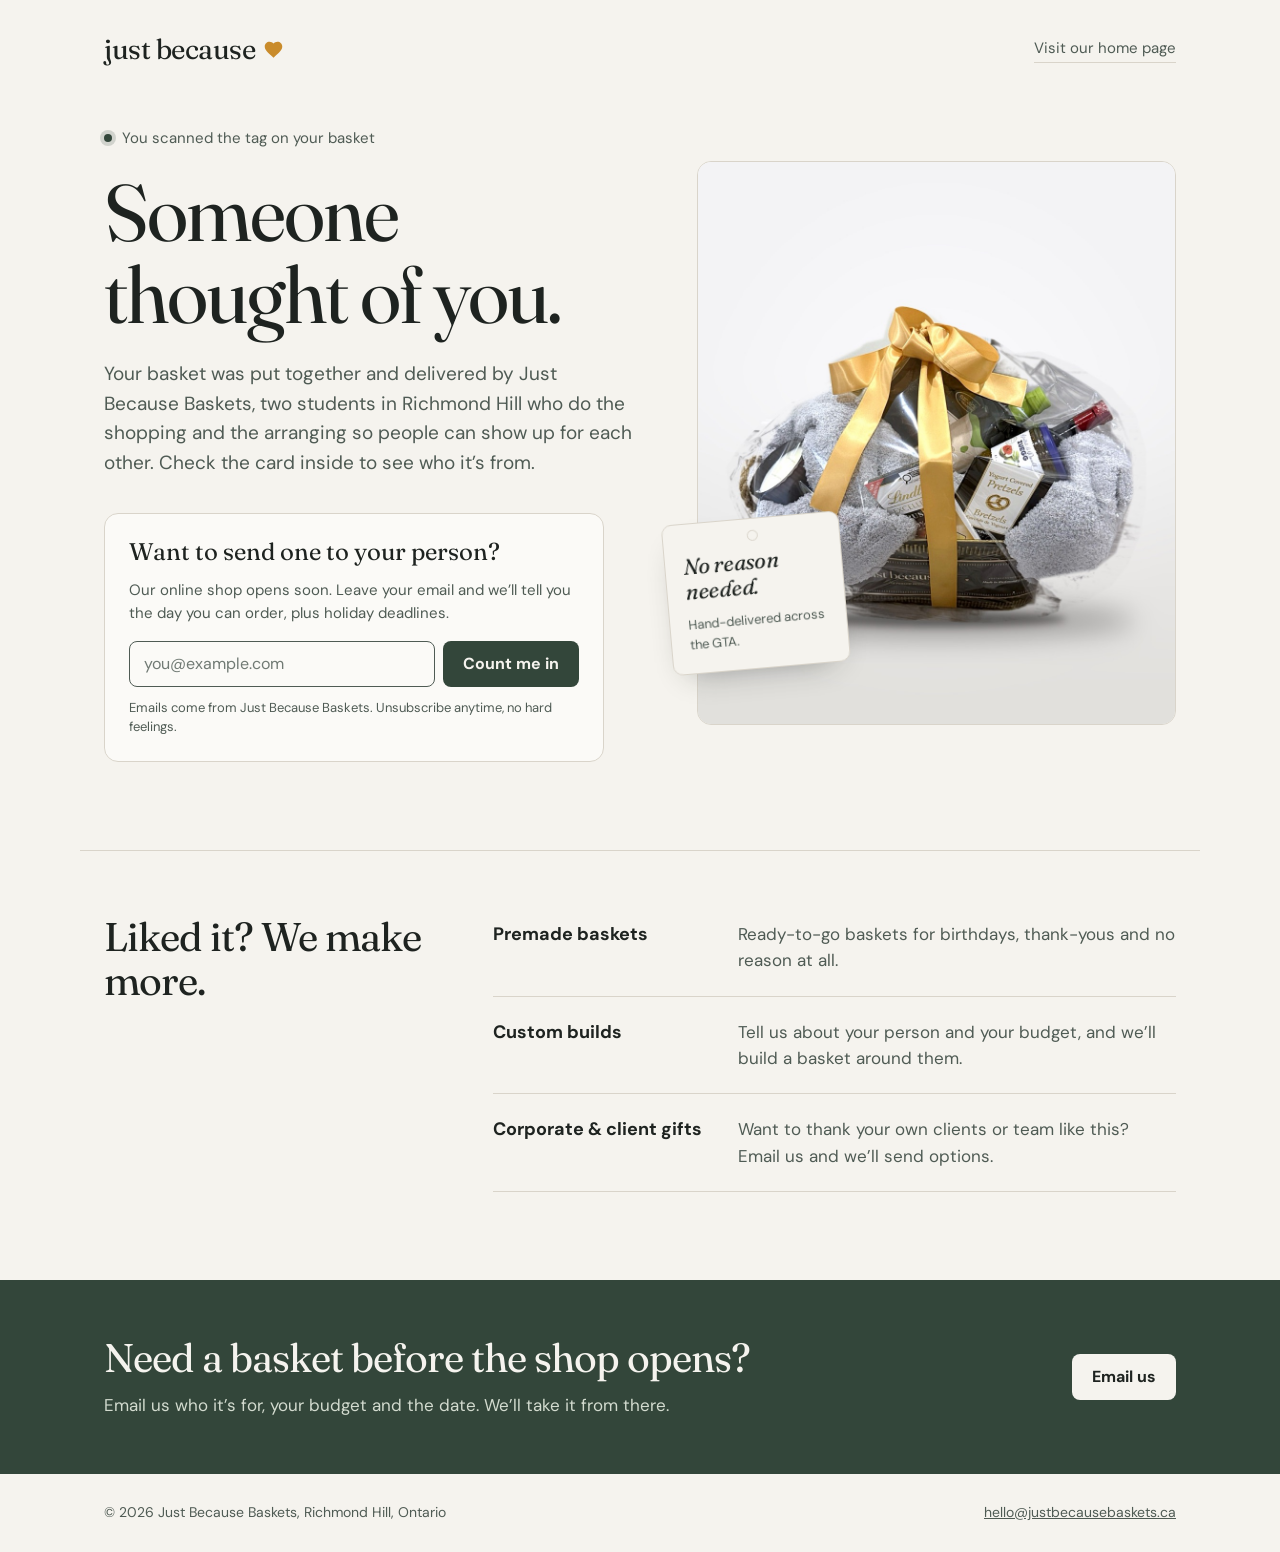
==== hello/index.html @ d7334550 "Redesign coming-soon page and add QR welcome page - Home page: split hero with the sample basket pho" ====
<!doctype html>
<html lang="en">
<head>
<meta charset="utf-8">
<meta name="viewport" content="width=device-width, initial-scale=1">
<title>Someone thought of you · Just Because Baskets</title>
<meta name="description" content="You got a basket from Just Because Baskets. Here's who we are, and how to send one to your person.">
<meta name="robots" content="noindex">
<meta name="theme-color" content="#F5F3EE" media="(prefers-color-scheme: light)">
<meta name="theme-color" content="#1E2320" media="(prefers-color-scheme: dark)">
<link rel="icon" href="data:image/svg+xml,%3Csvg xmlns='http://www.w3.org/2000/svg' viewBox='0 0 24 24'%3E%3Cpath d='M12 21.35l-1.45-1.32C5.4 15.36 2 12.28 2 8.5 2 5.42 4.42 3 7.5 3c1.74 0 3.41.81 4.5 2.09C13.09 3.81 14.76 3 16.5 3 19.58 3 22 5.42 22 8.5c0 3.78-3.4 6.86-8.55 11.54L12 21.35z' fill='%23C98B2B'/%3E%3C/svg%3E">
<link rel="preconnect" href="https://fonts.googleapis.com">
<link rel="preconnect" href="https://fonts.gstatic.com" crossorigin>
<link rel="stylesheet" href="https://fonts.googleapis.com/css2?family=Fraunces:ital,opsz,wght@0,9..144,300..600;1,9..144,400&family=DM+Sans:wght@400;500;700&display=swap">
<link rel="stylesheet" href="/assets/site.css">
</head>
<body>
<header class="container top">
  <a class="mark" href="/" aria-label="just because, home">just because<svg viewBox="0 0 24 24" aria-hidden="true"><path d="M12 21.35l-1.45-1.32C5.4 15.36 2 12.28 2 8.5 2 5.42 4.42 3 7.5 3c1.74 0 3.41.81 4.5 2.09C13.09 3.81 14.76 3 16.5 3 19.58 3 22 5.42 22 8.5c0 3.78-3.4 6.86-8.55 11.54L12 21.35z" fill="#C98B2B"/></svg></a>
  <a class="top-link" href="/">Visit our home page</a>
</header>

<main>
  <section class="container hero">
    <div>
      <p class="status rise">You scanned the tag on your basket</p>
      <h1 class="rise d1">Someone thought of you.</h1>
      <p class="lead rise d2">Your basket was put together and delivered by Just Because Baskets, two students in Richmond Hill who do the shopping and the arranging so people can show up for each other. Check the card inside to see who it’s from.</p>

      <form class="signup rise d3" action="https://app.kit.com/forms/10201789/subscriptions" method="post">
        <h2 class="signup-title">Want to send one to your person?</h2>
        <p class="signup-lead">Our online shop opens soon. Leave your email and we’ll tell you the day you can order, plus holiday deadlines.</p>
        <div class="signup-row">
          <label class="sr-only" for="email">Email address</label>
          <input id="email" type="email" name="email_address" placeholder="you@example.com" autocomplete="email" required>
          <button class="btn" type="submit">Count me in</button>
        </div>
        <p class="consent">Emails come from Just Because Baskets. Unsubscribe anytime, no hard feelings.</p>
      </form>
    </div>

    <figure class="photo">
      <img src="/assets/basket.jpg" width="1000" height="1177" alt="A Just Because Baskets gift basket wrapped in cellophane with a gold ribbon: a grey throw, a candle, olive oil, fig jam, chocolates and pretzels in a black and gold tin.">
      <div class="tag" aria-hidden="true">
        <p>No reason needed.</p>
        <span>Hand-delivered across the GTA.</span>
      </div>
    </figure>
  </section>

  <section class="container make" aria-labelledby="make-title">
    <h2 id="make-title">Liked it? We make more.</h2>
    <ul class="make-list">
      <li><h3>Premade baskets</h3><p>Ready-to-go baskets for birthdays, thank-yous and no reason at all.</p></li>
      <li><h3>Custom builds</h3><p>Tell us about your person and your budget, and we’ll build a basket around them.</p></li>
      <li><h3>Corporate &amp; client gifts</h3><p>Want to thank your own clients or team like this? Email us and we’ll send options.</p></li>
    </ul>
  </section>

  <section class="band" aria-labelledby="band-title">
    <div class="container">
      <div>
        <h2 id="band-title">Need a basket before the shop opens?</h2>
        <p>Email us who it’s for, your budget and the date. We’ll take it from there.</p>
      </div>
      <a class="btn" href="mailto:hello@justbecausebaskets.ca?subject=Basket%20order">Email us</a>
    </div>
  </section>
</main>

<footer>
  <div class="container">
    <span>© 2026 Just Because Baskets, Richmond Hill, Ontario</span>
    <a href="mailto:hello@justbecausebaskets.ca">hello@justbecausebaskets.ca</a>
  </div>
</footer>
</body>
</html>
---- assets/site.css ----
/* Just Because Baskets: shared styles for the home page and the QR welcome page.
   Colours, fonts and shapes match the original live coming-soon page. */
:root{
  --ink:#1E2320;--forest:#33463A;--sage:#B7C2B0;--slate:#5D7180;--ochre:#C98B2B;--stone:#D9D4CA;--paper:#F5F3EE;
  --bg:var(--paper);--text:var(--ink);--muted:#4F5B54;--line:var(--stone);--accent:var(--forest);
  --card:#FBFAF7;--band:var(--forest);--band-text:#F5F3EE;--band-muted:#D3DBCF;
  color-scheme:light;
}
@media (prefers-color-scheme: dark){
  :root{--bg:#1E2320;--text:#F5F3EE;--muted:#C9CFC6;--line:#3A4740;--accent:#B7C2B0;--card:#252B27;--band:#2A3830;--band-muted:#C9CFC6;color-scheme:dark}
}
*{box-sizing:border-box}
html{-webkit-text-size-adjust:100%}
body{margin:0;background:var(--bg);color:var(--text);font-family:'DM Sans',Arial,sans-serif;font-size:17px;line-height:1.55;min-height:100vh;display:flex;flex-direction:column}
img{display:block;max-width:100%}
a{color:inherit}
.sr-only{position:absolute;width:1px;height:1px;overflow:hidden;clip:rect(0 0 0 0);white-space:nowrap}
:focus-visible{outline:2px solid var(--accent);outline-offset:3px;border-radius:4px}

.container{width:100%;max-width:1120px;margin:0 auto;padding:0 24px}

/* Top bar */
.top{display:flex;align-items:center;justify-content:space-between;gap:16px;padding-top:28px;padding-bottom:12px}
.mark{display:inline-flex;align-items:center;gap:8px;font-family:'Fraunces',Georgia,serif;font-size:28px;letter-spacing:-.5px;font-weight:400;margin:0;text-decoration:none}
.mark svg{width:.75em;height:.75em;flex:none}
.top-link{font-size:15px;color:var(--muted);text-decoration:none;border-bottom:1px solid var(--line);padding-bottom:2px}
.top-link:hover{color:var(--text);border-color:var(--text)}

/* Hero */
.hero{display:grid;grid-template-columns:minmax(0,1.05fr) minmax(0,.95fr);gap:64px;align-items:center;padding-top:40px;padding-bottom:88px}
.status{display:inline-flex;align-items:center;gap:10px;margin:0 0 22px;font-size:15px;color:var(--muted)}
.status::before{content:"";width:8px;height:8px;border-radius:50%;background:var(--accent);box-shadow:0 0 0 4px color-mix(in srgb,var(--accent) 18%,transparent)}
h1{margin:0;font-family:'Fraunces',Georgia,serif;font-weight:400;font-size:clamp(44px,6.4vw,80px);line-height:1.02;letter-spacing:-2px;max-width:11ch}
.lead{margin:24px 0 0;font-size:clamp(17px,1.6vw,19px);color:var(--muted);max-width:34em}

/* Signup */
.signup{margin-top:36px;max-width:500px;border:1px solid var(--line);border-radius:14px;padding:24px;background:var(--card);display:flex;flex-direction:column;gap:12px}
.signup-title{margin:0;font-family:'Fraunces',Georgia,serif;font-weight:400;font-size:24px;line-height:1.2}
.signup-lead{margin:0;font-size:15px;color:var(--muted)}
.signup-row{display:flex;gap:8px;flex-wrap:wrap;margin-top:4px}
.signup input[type=email]{flex:1 1 220px;min-height:46px;padding:0 14px;font:inherit;font-size:16px;color:var(--text);background:transparent;border:1px solid var(--muted);border-radius:8px}
.signup input[type=email]::placeholder{color:var(--muted);opacity:.8}
.btn{display:inline-flex;align-items:center;justify-content:center;min-height:46px;padding:0 20px;font:inherit;font-size:16px;font-weight:700;color:#F5F3EE;background:#33463A;border:0;border-radius:8px;cursor:pointer;text-decoration:none;transition:background-color .15s ease}
.btn:hover{background:#1E2320}
@media (prefers-color-scheme: dark){.btn{background:#B7C2B0;color:#1E2320}.btn:hover{background:#F5F3EE}}
.consent{margin:0;font-size:13px;line-height:1.45;color:var(--muted)}

/* Photo with gift tag */
.photo{position:relative;margin:0;justify-self:end;width:100%;max-width:480px}
.photo img{width:100%;height:auto;aspect-ratio:1000/1177;object-fit:cover;border-radius:14px;border:1px solid var(--line);background:#EDEBE6}
.tag{position:absolute;left:-36px;bottom:56px;width:178px;padding:30px 18px 18px;background:var(--paper);color:var(--ink);border:1px solid var(--stone);border-radius:10px 10px 10px 10px;box-shadow:0 14px 30px -18px rgba(30,35,32,.45);transform:rotate(-5deg);transform-origin:50% 8px}
.tag::before{content:"";position:absolute;top:11px;left:50%;width:9px;height:9px;margin-left:-4.5px;border-radius:50%;border:1px solid var(--stone);background:var(--bg)}
.tag p{margin:0;font-family:'Fraunces',Georgia,serif;font-style:italic;font-size:22px;line-height:1.15;letter-spacing:-.3px}
.tag span{display:block;margin-top:10px;font-size:13px;color:#4F5B54}

/* What we make */
.make{border-top:1px solid var(--line);padding-top:64px;padding-bottom:88px;display:grid;grid-template-columns:minmax(0,1fr) minmax(0,2fr);gap:48px}
.make h2,.band h2{margin:0;font-family:'Fraunces',Georgia,serif;font-weight:400;font-size:clamp(30px,3.4vw,40px);line-height:1.1;letter-spacing:-1px}
.make-list{list-style:none;margin:0;padding:0}
.make-list li{display:grid;grid-template-columns:minmax(0,13em) minmax(0,1fr);gap:24px;padding:22px 0;border-bottom:1px solid var(--line)}
.make-list li:first-child{padding-top:6px}
.make-list h3{margin:0;font-size:18px;font-weight:700}
.make-list p{margin:0;color:var(--muted)}

/* Corporate band */
.band{background:var(--band);color:var(--band-text)}
.band .container{display:flex;align-items:center;justify-content:space-between;gap:32px;padding-top:56px;padding-bottom:56px}
.band p{margin:12px 0 0;color:var(--band-muted);max-width:36em}
.band .btn{background:#F5F3EE;color:#1E2320;flex:none}
.band .btn:hover{background:#B7C2B0}
.band :focus-visible{outline-color:#F5F3EE}

footer{margin-top:auto}
footer .container{display:flex;justify-content:space-between;flex-wrap:wrap;gap:8px 24px;padding-top:28px;padding-bottom:28px;font-size:14px;color:var(--muted)}
footer a{color:var(--muted)}

/* Narrow screens */
@media (max-width:860px){
  .hero{grid-template-columns:1fr;gap:40px;padding-top:24px;padding-bottom:64px}
  .photo{justify-self:center;max-width:520px}
  .photo img{aspect-ratio:4/3.4;object-position:50% 62%}
  .tag{left:auto;right:16px;bottom:-22px;width:160px;padding:26px 16px 14px}
  .tag p{font-size:19px}
  .make{grid-template-columns:1fr;gap:24px;padding-top:48px;padding-bottom:64px}
  .make-list li{grid-template-columns:1fr;gap:4px}
  .band .container{flex-direction:column;align-items:flex-start;padding-top:44px;padding-bottom:44px}
}
@media (max-width:420px){
  .top-link{display:none}
  h1{letter-spacing:-1.2px}
  .signup{padding:20px}
}

/* One load-in moment: text rises, then the tag swings into place */
@media (prefers-reduced-motion: no-preference){
  .rise{animation:rise .7s cubic-bezier(.2,.7,.2,1) both}
  .d1{animation-delay:.06s}.d2{animation-delay:.12s}.d3{animation-delay:.18s}.d4{animation-delay:.26s}
  .photo img{animation:fade .9s ease-out .1s both}
  .tag{animation:swing 1.1s cubic-bezier(.3,1.5,.5,1) .55s both}
  @keyframes rise{from{opacity:0;transform:translateY(14px)}to{opacity:1;transform:none}}
  @keyframes fade{from{opacity:0;transform:scale(.985)}to{opacity:1;transform:none}}
  @keyframes swing{from{opacity:0;transform:rotate(-16deg) translateY(-10px)}to{opacity:1;transform:rotate(-5deg)}}
}
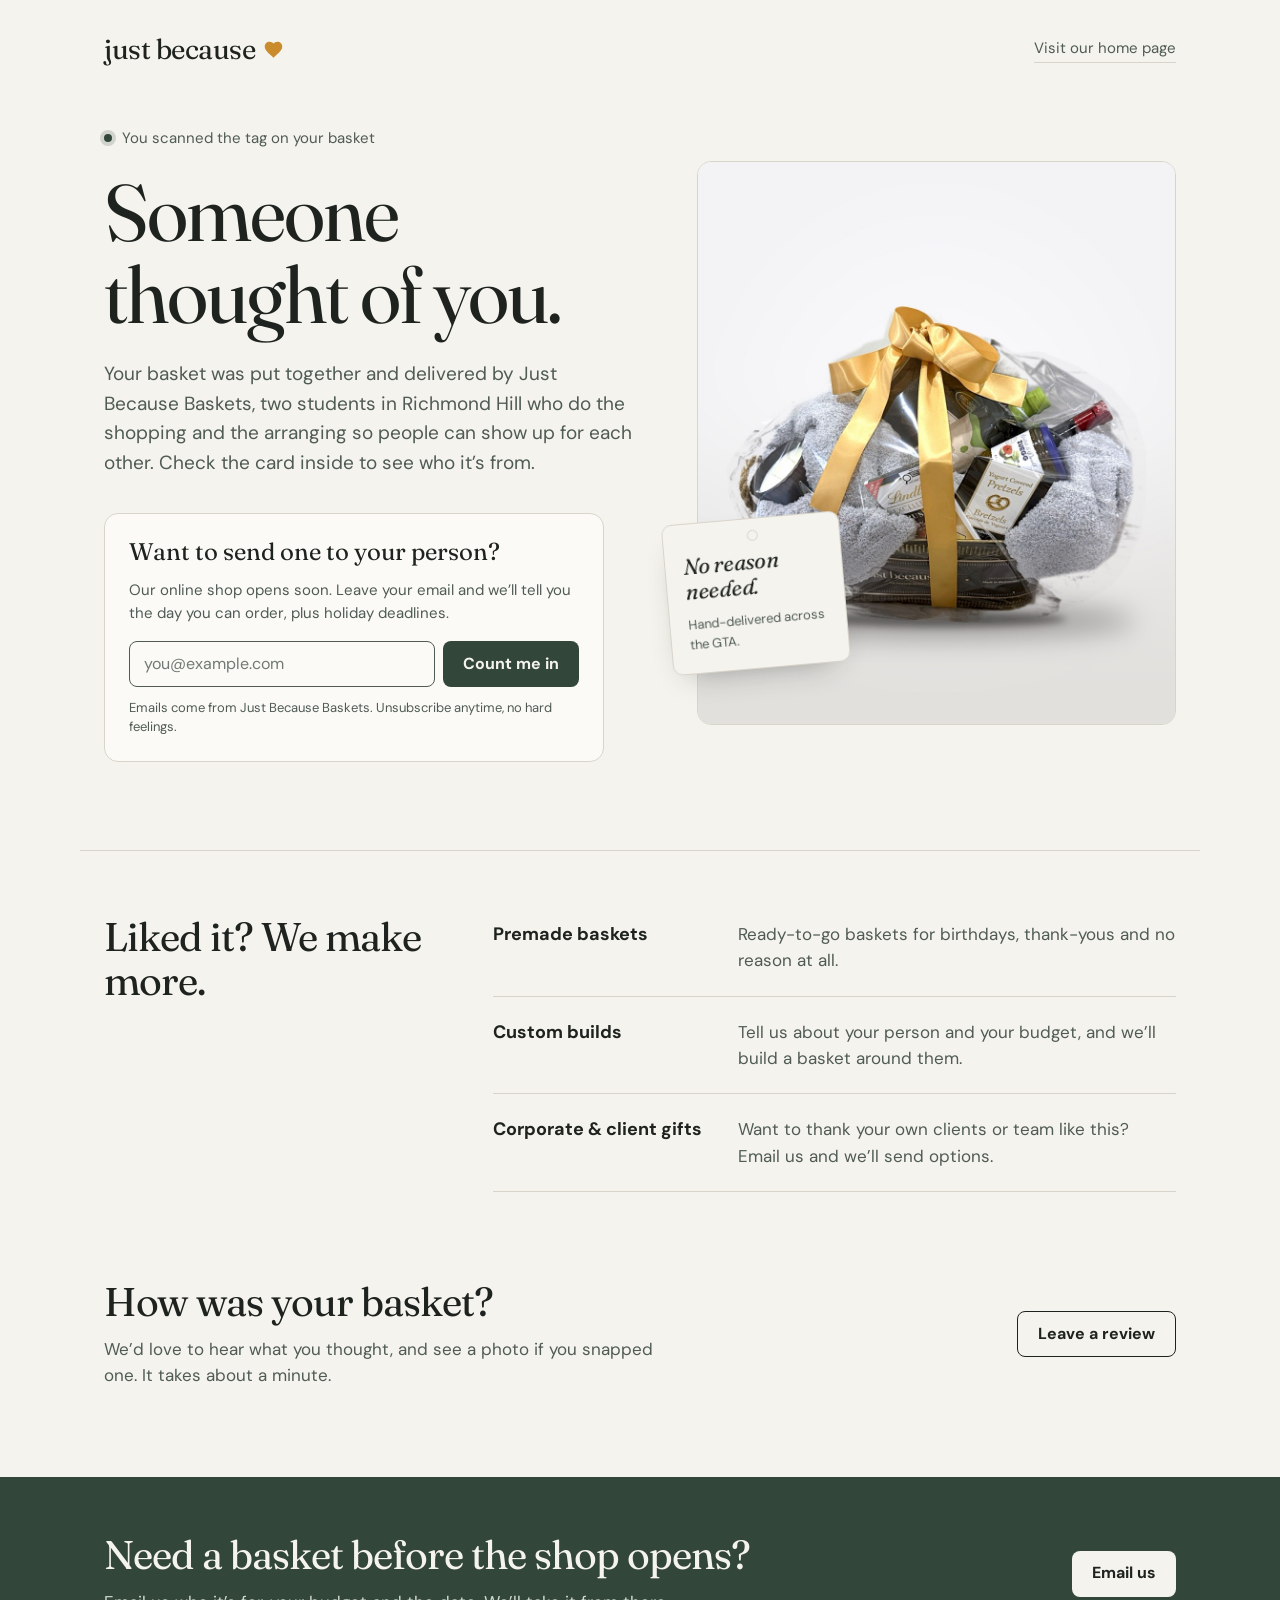
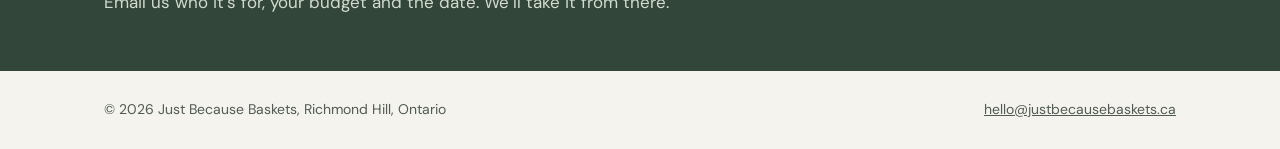
==== commit d41c6878: "Add reviews page with Tally form and review links - New /reviews page embedding the Tally "Leave a r" ====
--- a/hello/index.html
+++ b/hello/index.html
@@ -57,6 +57,14 @@
     </ul>
   </section>
 
+  <section class="container review-cta" aria-labelledby="review-title">
+    <div>
+      <h2 id="review-title">How was your basket?</h2>
+      <p>We’d love to hear what you thought, and see a photo if you snapped one. It takes about a minute.</p>
+    </div>
+    <a class="btn btn-outline" href="/reviews/">Leave a review</a>
+  </section>
+
   <section class="band" aria-labelledby="band-title">
     <div class="container">
       <div>
--- a/assets/site.css
+++ b/assets/site.css
@@ -62,6 +62,24 @@
 .make-list h3{margin:0;font-size:18px;font-weight:700}
 .make-list p{margin:0;color:var(--muted)}
 
+/* Review call-to-action */
+.review-cta{display:flex;align-items:center;justify-content:space-between;gap:32px;padding-bottom:88px}
+.review-cta h2{margin:0;font-family:'Fraunces',Georgia,serif;font-weight:400;font-size:clamp(30px,3.4vw,40px);line-height:1.1;letter-spacing:-1px}
+.review-cta p{margin:12px 0 0;color:var(--muted);max-width:34em}
+.btn-outline{background:transparent;color:var(--text);border:1px solid var(--text);flex:none}
+.btn-outline:hover{background:var(--text);color:var(--bg)}
+@media (prefers-color-scheme: dark){.btn-outline{background:transparent;color:var(--text)}.btn-outline:hover{background:var(--text);color:var(--bg)}}
+
+/* Reviews page */
+.page-head{padding-top:40px;padding-bottom:8px;max-width:720px}
+.page-head h1{max-width:14ch}
+.form-wrap{max-width:720px;padding-top:24px;padding-bottom:88px}
+.form-card{border:1px solid var(--line);border-radius:14px;background:var(--card);padding:28px}
+/* The Tally form has fixed light colours, so its card stays light in dark mode too */
+.form-card-light{background:#FBFAF7;border-color:#D9D4CA;color:#1E2320;color-scheme:light}
+.form-card iframe{display:block;border:0;width:100%}
+.form-note{margin:16px 0 0;font-size:14px;color:var(--muted)}
+
 /* Corporate band */
 .band{background:var(--band);color:var(--band-text)}
 .band .container{display:flex;align-items:center;justify-content:space-between;gap:32px;padding-top:56px;padding-bottom:56px}
@@ -84,6 +102,8 @@
   .make{grid-template-columns:1fr;gap:24px;padding-top:48px;padding-bottom:64px}
   .make-list li{grid-template-columns:1fr;gap:4px}
   .band .container{flex-direction:column;align-items:flex-start;padding-top:44px;padding-bottom:44px}
+  .review-cta{flex-direction:column;align-items:flex-start;gap:20px;padding-bottom:64px}
+  .form-card{padding:20px}
 }
 @media (max-width:420px){
   .top-link{display:none}
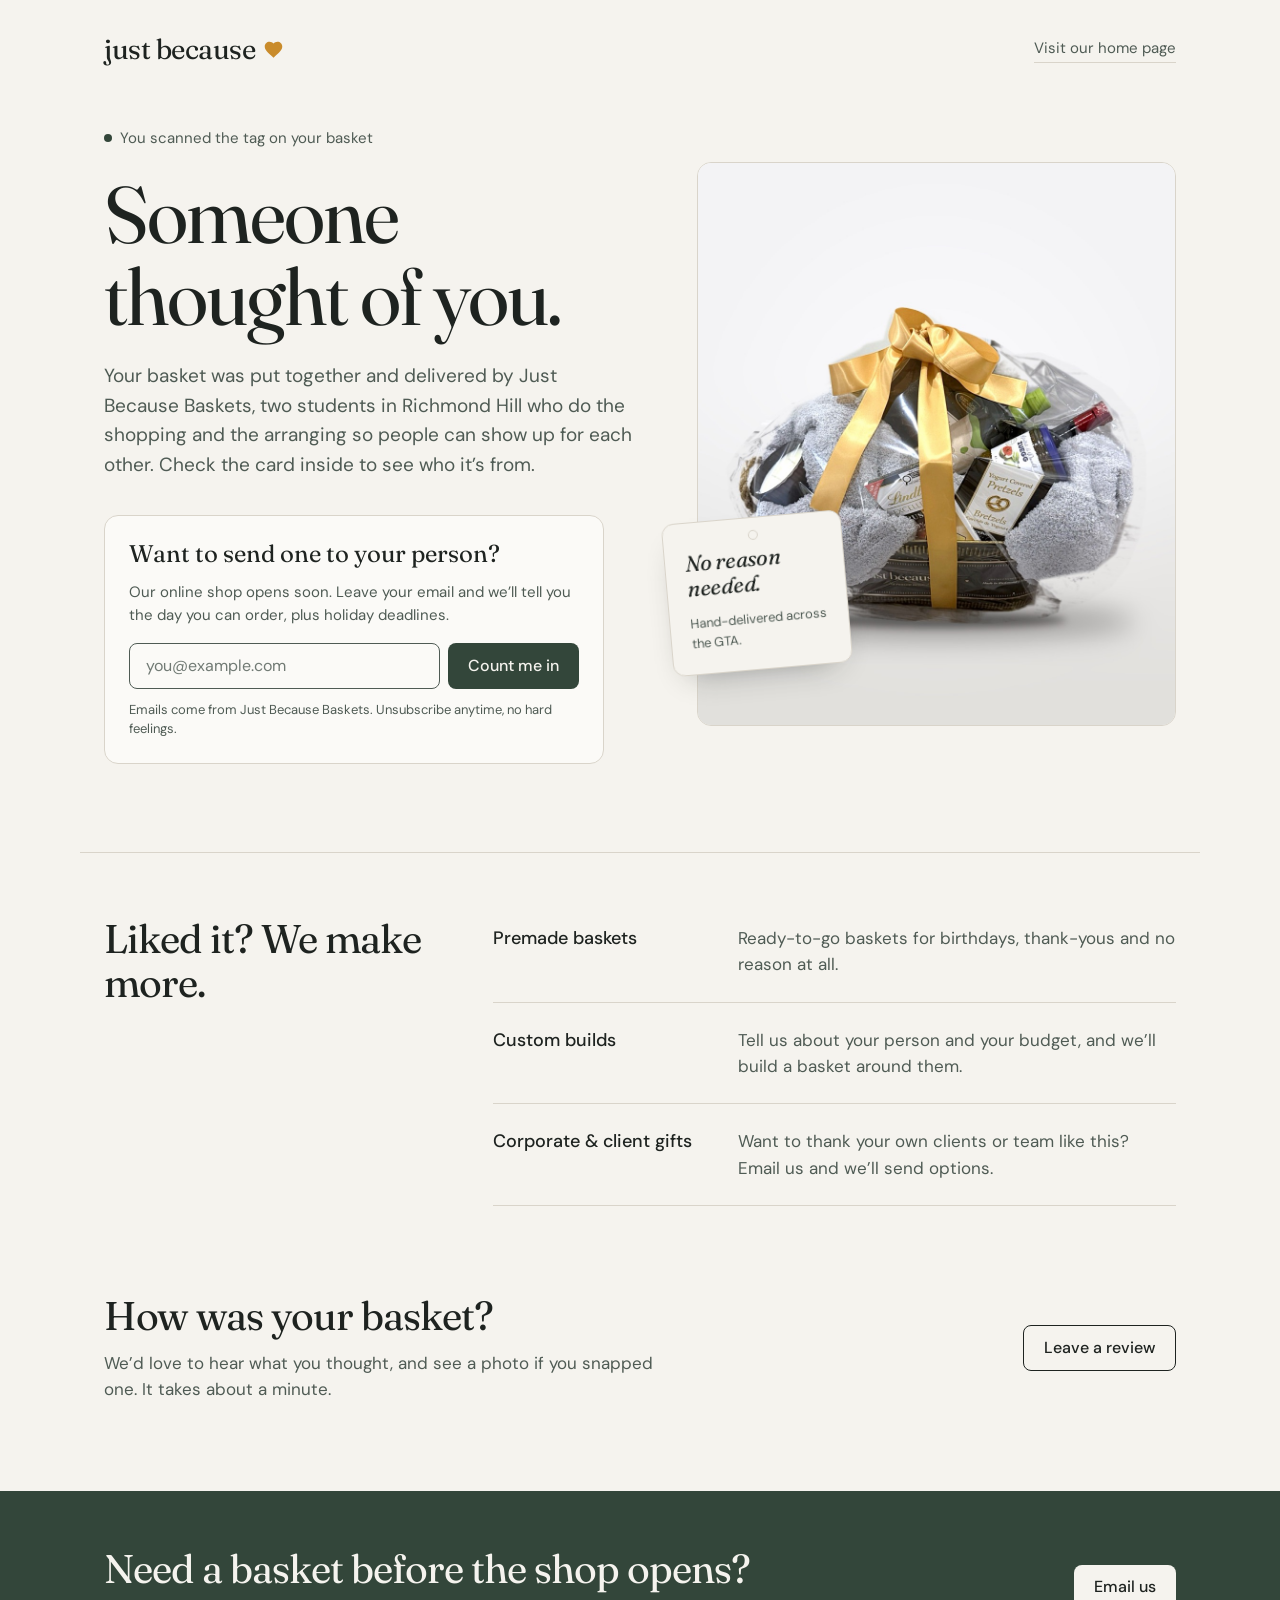
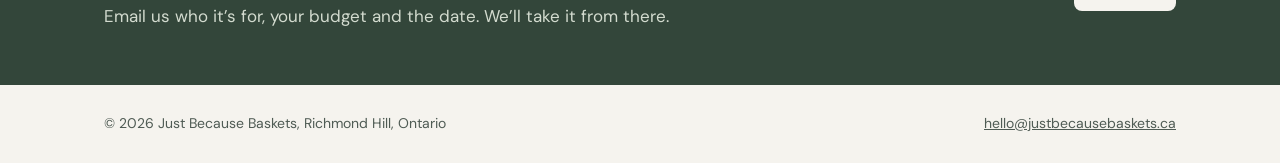
==== commit 68e66211: "Polish site styles: medium weights, calmer tag motion, 4px spacing - Buttons, list titles and links " ====
--- a/hello/index.html
+++ b/hello/index.html
@@ -11,7 +11,7 @@
 <link rel="icon" href="data:image/svg+xml,%3Csvg xmlns='http://www.w3.org/2000/svg' viewBox='0 0 24 24'%3E%3Cpath d='M12 21.35l-1.45-1.32C5.4 15.36 2 12.28 2 8.5 2 5.42 4.42 3 7.5 3c1.74 0 3.41.81 4.5 2.09C13.09 3.81 14.76 3 16.5 3 19.58 3 22 5.42 22 8.5c0 3.78-3.4 6.86-8.55 11.54L12 21.35z' fill='%23C98B2B'/%3E%3C/svg%3E">
 <link rel="preconnect" href="https://fonts.googleapis.com">
 <link rel="preconnect" href="https://fonts.gstatic.com" crossorigin>
-<link rel="stylesheet" href="https://fonts.googleapis.com/css2?family=Fraunces:ital,opsz,wght@0,9..144,300..600;1,9..144,400&family=DM+Sans:wght@400;500;700&display=swap">
+<link rel="stylesheet" href="https://fonts.googleapis.com/css2?family=Fraunces:ital,opsz,wght@0,9..144,300..600;1,9..144,400&family=DM+Sans:wght@400;500&display=swap">
 <link rel="stylesheet" href="/assets/site.css">
 </head>
 <body>
--- a/assets/site.css
+++ b/assets/site.css
@@ -28,8 +28,8 @@
 
 /* Hero */
 .hero{display:grid;grid-template-columns:minmax(0,1.05fr) minmax(0,.95fr);gap:64px;align-items:center;padding-top:40px;padding-bottom:88px}
-.status{display:inline-flex;align-items:center;gap:10px;margin:0 0 22px;font-size:15px;color:var(--muted)}
-.status::before{content:"";width:8px;height:8px;border-radius:50%;background:var(--accent);box-shadow:0 0 0 4px color-mix(in srgb,var(--accent) 18%,transparent)}
+.status{display:inline-flex;align-items:center;gap:8px;margin:0 0 24px;font-size:15px;color:var(--muted)}
+.status::before{content:"";width:8px;height:8px;border-radius:50%;background:var(--accent)}
 h1{margin:0;font-family:'Fraunces',Georgia,serif;font-weight:400;font-size:clamp(44px,6.4vw,80px);line-height:1.02;letter-spacing:-2px;max-width:11ch}
 .lead{margin:24px 0 0;font-size:clamp(17px,1.6vw,19px);color:var(--muted);max-width:34em}
 
@@ -38,28 +38,29 @@
 .signup-title{margin:0;font-family:'Fraunces',Georgia,serif;font-weight:400;font-size:24px;line-height:1.2}
 .signup-lead{margin:0;font-size:15px;color:var(--muted)}
 .signup-row{display:flex;gap:8px;flex-wrap:wrap;margin-top:4px}
-.signup input[type=email]{flex:1 1 220px;min-height:46px;padding:0 14px;font:inherit;font-size:16px;color:var(--text);background:transparent;border:1px solid var(--muted);border-radius:8px}
+.signup input[type=email]{flex:1 1 220px;min-height:46px;padding:0 16px;font:inherit;font-size:16px;color:var(--text);background:transparent;border:1px solid var(--muted);border-radius:8px}
 .signup input[type=email]::placeholder{color:var(--muted);opacity:.8}
-.btn{display:inline-flex;align-items:center;justify-content:center;min-height:46px;padding:0 20px;font:inherit;font-size:16px;font-weight:700;color:#F5F3EE;background:#33463A;border:0;border-radius:8px;cursor:pointer;text-decoration:none;transition:background-color .15s ease}
+.btn{display:inline-flex;align-items:center;justify-content:center;min-height:46px;padding:0 20px;font:inherit;font-size:16px;font-weight:500;color:#F5F3EE;background:#33463A;border:0;border-radius:8px;cursor:pointer;text-decoration:none;transition:background-color .15s ease}
 .btn:hover{background:#1E2320}
+@media (prefers-color-scheme: dark){.photo img{filter:brightness(.86) saturate(.95)}}
 @media (prefers-color-scheme: dark){.btn{background:#B7C2B0;color:#1E2320}.btn:hover{background:#F5F3EE}}
 .consent{margin:0;font-size:13px;line-height:1.45;color:var(--muted)}
 
 /* Photo with gift tag */
 .photo{position:relative;margin:0;justify-self:end;width:100%;max-width:480px}
 .photo img{width:100%;height:auto;aspect-ratio:1000/1177;object-fit:cover;border-radius:14px;border:1px solid var(--line);background:#EDEBE6}
-.tag{position:absolute;left:-36px;bottom:56px;width:178px;padding:30px 18px 18px;background:var(--paper);color:var(--ink);border:1px solid var(--stone);border-radius:10px 10px 10px 10px;box-shadow:0 14px 30px -18px rgba(30,35,32,.45);transform:rotate(-5deg);transform-origin:50% 8px}
-.tag::before{content:"";position:absolute;top:11px;left:50%;width:9px;height:9px;margin-left:-4.5px;border-radius:50%;border:1px solid var(--stone);background:var(--bg)}
+.tag{position:absolute;left:-36px;bottom:56px;width:180px;padding:28px 20px 20px;background:var(--paper);color:var(--ink);border:1px solid var(--stone);border-radius:12px;box-shadow:0 14px 30px -18px rgba(30,35,32,.45);transform:rotate(-5deg);transform-origin:50% 8px}
+.tag::before{content:"";position:absolute;top:12px;left:50%;width:8px;height:8px;margin-left:-4px;border-radius:50%;border:1px solid var(--stone);background:var(--bg)}
 .tag p{margin:0;font-family:'Fraunces',Georgia,serif;font-style:italic;font-size:22px;line-height:1.15;letter-spacing:-.3px}
-.tag span{display:block;margin-top:10px;font-size:13px;color:#4F5B54}
+.tag span{display:block;margin-top:12px;font-size:13px;color:#4F5B54}
 
 /* What we make */
 .make{border-top:1px solid var(--line);padding-top:64px;padding-bottom:88px;display:grid;grid-template-columns:minmax(0,1fr) minmax(0,2fr);gap:48px}
 .make h2,.band h2{margin:0;font-family:'Fraunces',Georgia,serif;font-weight:400;font-size:clamp(30px,3.4vw,40px);line-height:1.1;letter-spacing:-1px}
 .make-list{list-style:none;margin:0;padding:0}
-.make-list li{display:grid;grid-template-columns:minmax(0,13em) minmax(0,1fr);gap:24px;padding:22px 0;border-bottom:1px solid var(--line)}
-.make-list li:first-child{padding-top:6px}
-.make-list h3{margin:0;font-size:18px;font-weight:700}
+.make-list li{display:grid;grid-template-columns:minmax(0,13em) minmax(0,1fr);gap:24px;padding:24px 0;border-bottom:1px solid var(--line)}
+.make-list li:first-child{padding-top:8px}
+.make-list h3{margin:0;font-size:18px;font-weight:500}
 .make-list p{margin:0;color:var(--muted)}
 
 /* Review call-to-action */
@@ -97,7 +98,7 @@
   .hero{grid-template-columns:1fr;gap:40px;padding-top:24px;padding-bottom:64px}
   .photo{justify-self:center;max-width:520px}
   .photo img{aspect-ratio:4/3.4;object-position:50% 62%}
-  .tag{left:auto;right:16px;bottom:-22px;width:160px;padding:26px 16px 14px}
+  .tag{left:auto;right:16px;bottom:-24px;width:160px;padding:28px 16px 16px}
   .tag p{font-size:19px}
   .make{grid-template-columns:1fr;gap:24px;padding-top:48px;padding-bottom:64px}
   .make-list li{grid-template-columns:1fr;gap:4px}
@@ -111,13 +112,13 @@
   .signup{padding:20px}
 }
 
-/* One load-in moment: text rises, then the tag swings into place */
+/* One load-in moment: text rises, then the tag settles into place (one easing curve, no overshoot) */
 @media (prefers-reduced-motion: no-preference){
   .rise{animation:rise .7s cubic-bezier(.2,.7,.2,1) both}
   .d1{animation-delay:.06s}.d2{animation-delay:.12s}.d3{animation-delay:.18s}.d4{animation-delay:.26s}
-  .photo img{animation:fade .9s ease-out .1s both}
-  .tag{animation:swing 1.1s cubic-bezier(.3,1.5,.5,1) .55s both}
+  .photo img{animation:fade .7s cubic-bezier(.2,.7,.2,1) .1s both}
+  .tag{animation:hang .7s cubic-bezier(.2,.7,.2,1) .4s both}
   @keyframes rise{from{opacity:0;transform:translateY(14px)}to{opacity:1;transform:none}}
   @keyframes fade{from{opacity:0;transform:scale(.985)}to{opacity:1;transform:none}}
-  @keyframes swing{from{opacity:0;transform:rotate(-16deg) translateY(-10px)}to{opacity:1;transform:rotate(-5deg)}}
+  @keyframes hang{from{opacity:0;transform:rotate(-8deg) translateY(-8px)}to{opacity:1;transform:rotate(-5deg)}}
 }
